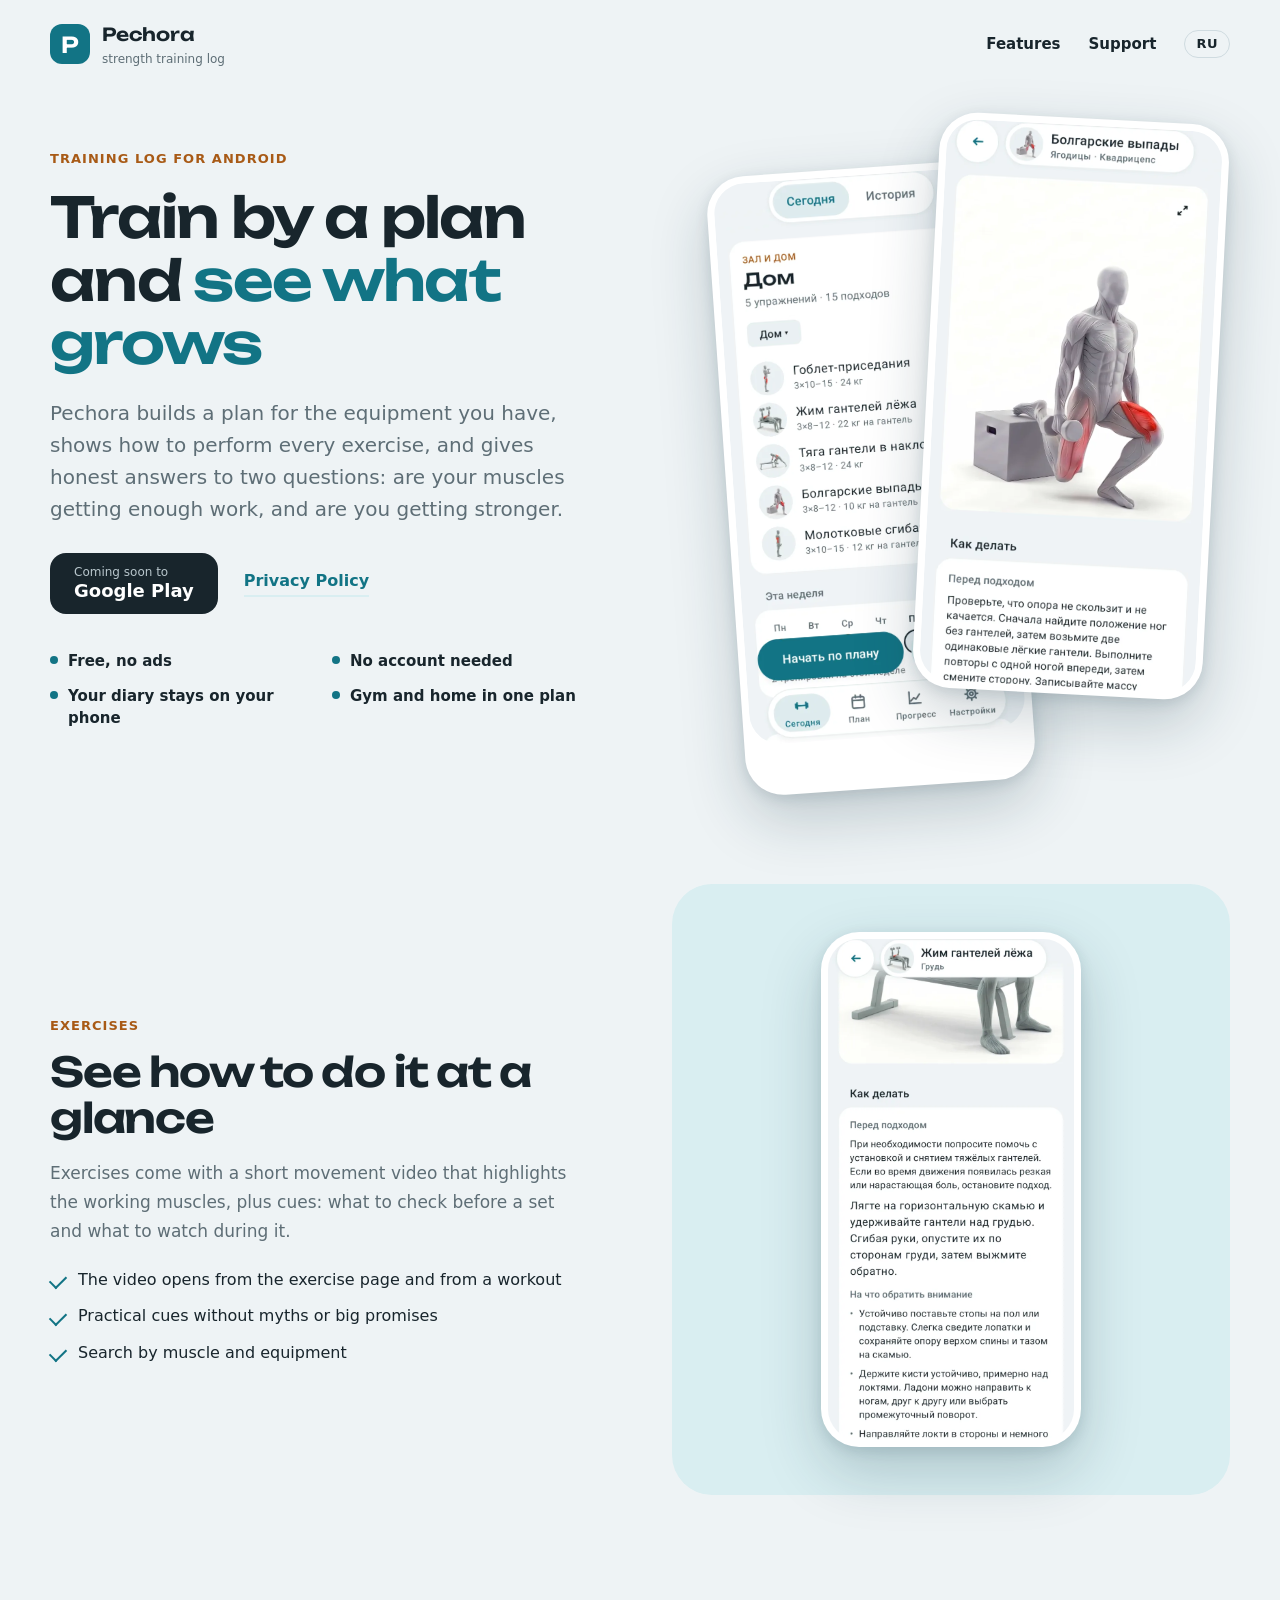
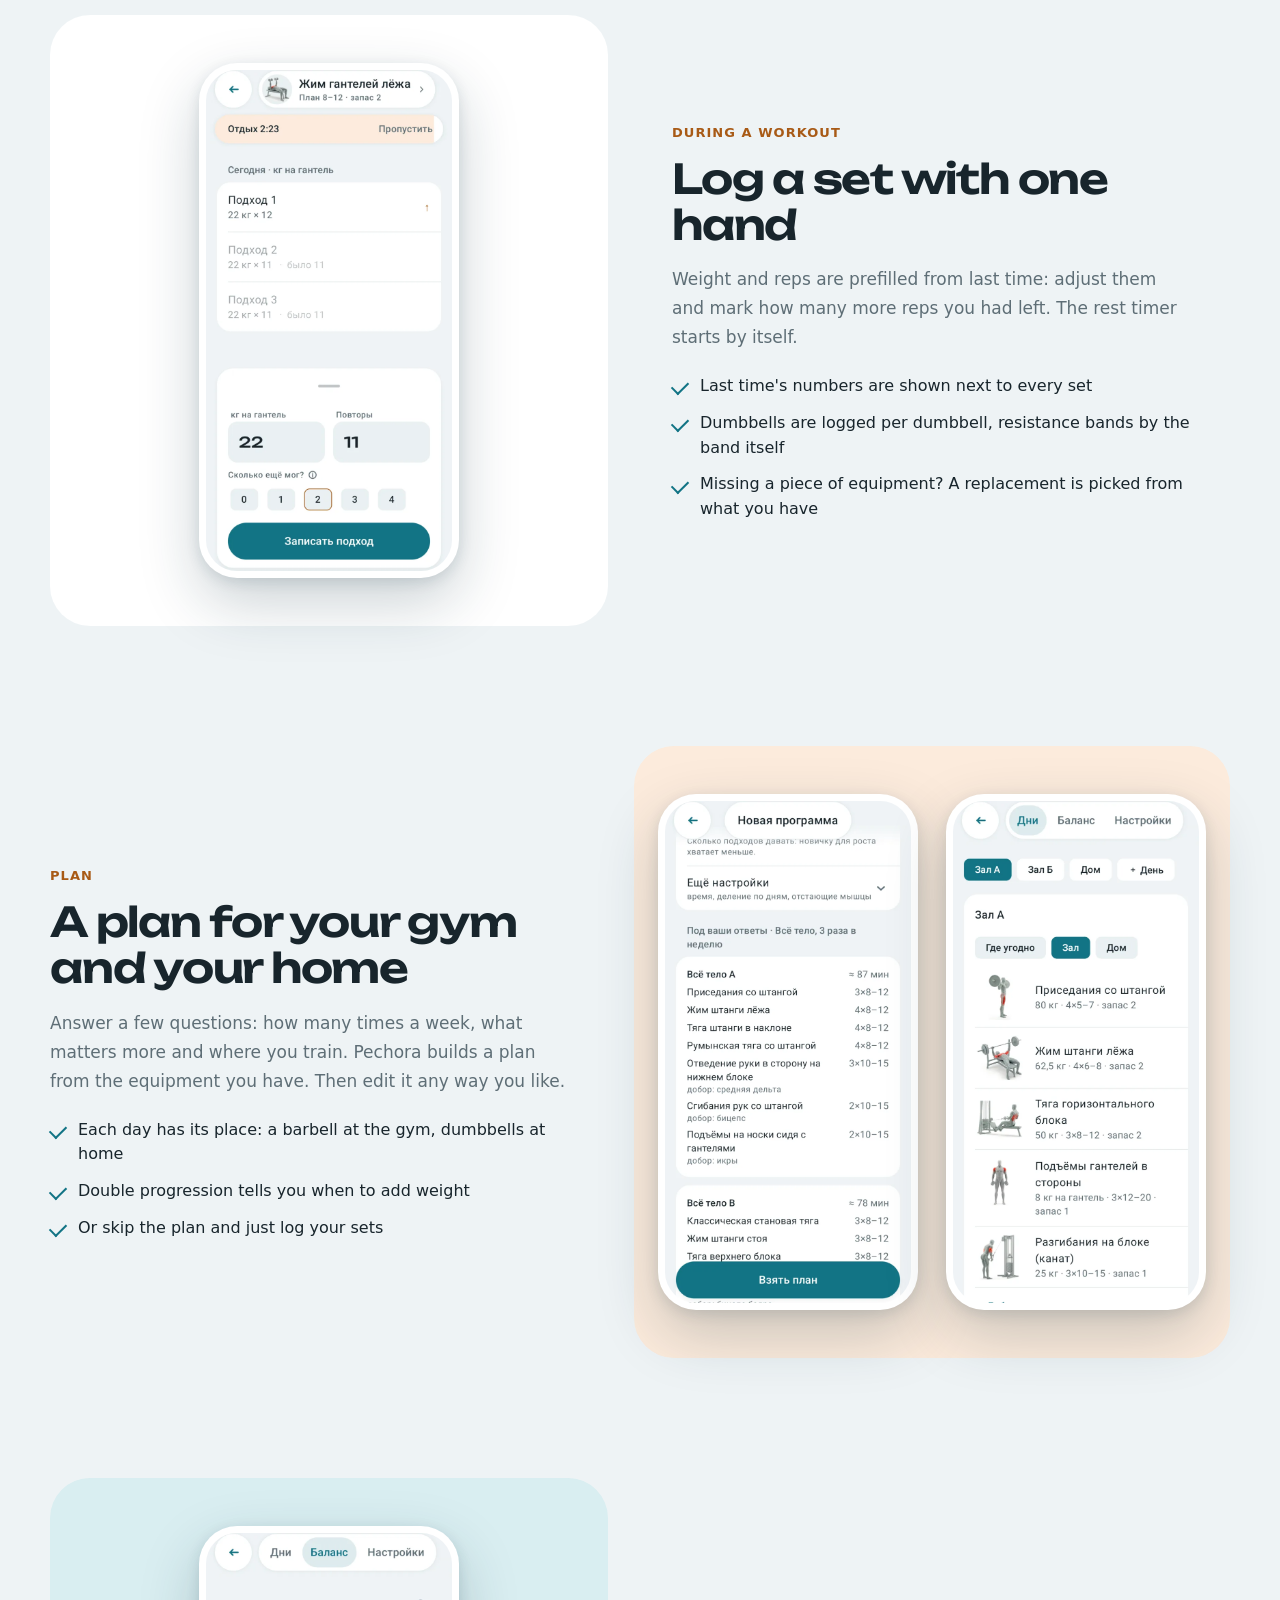
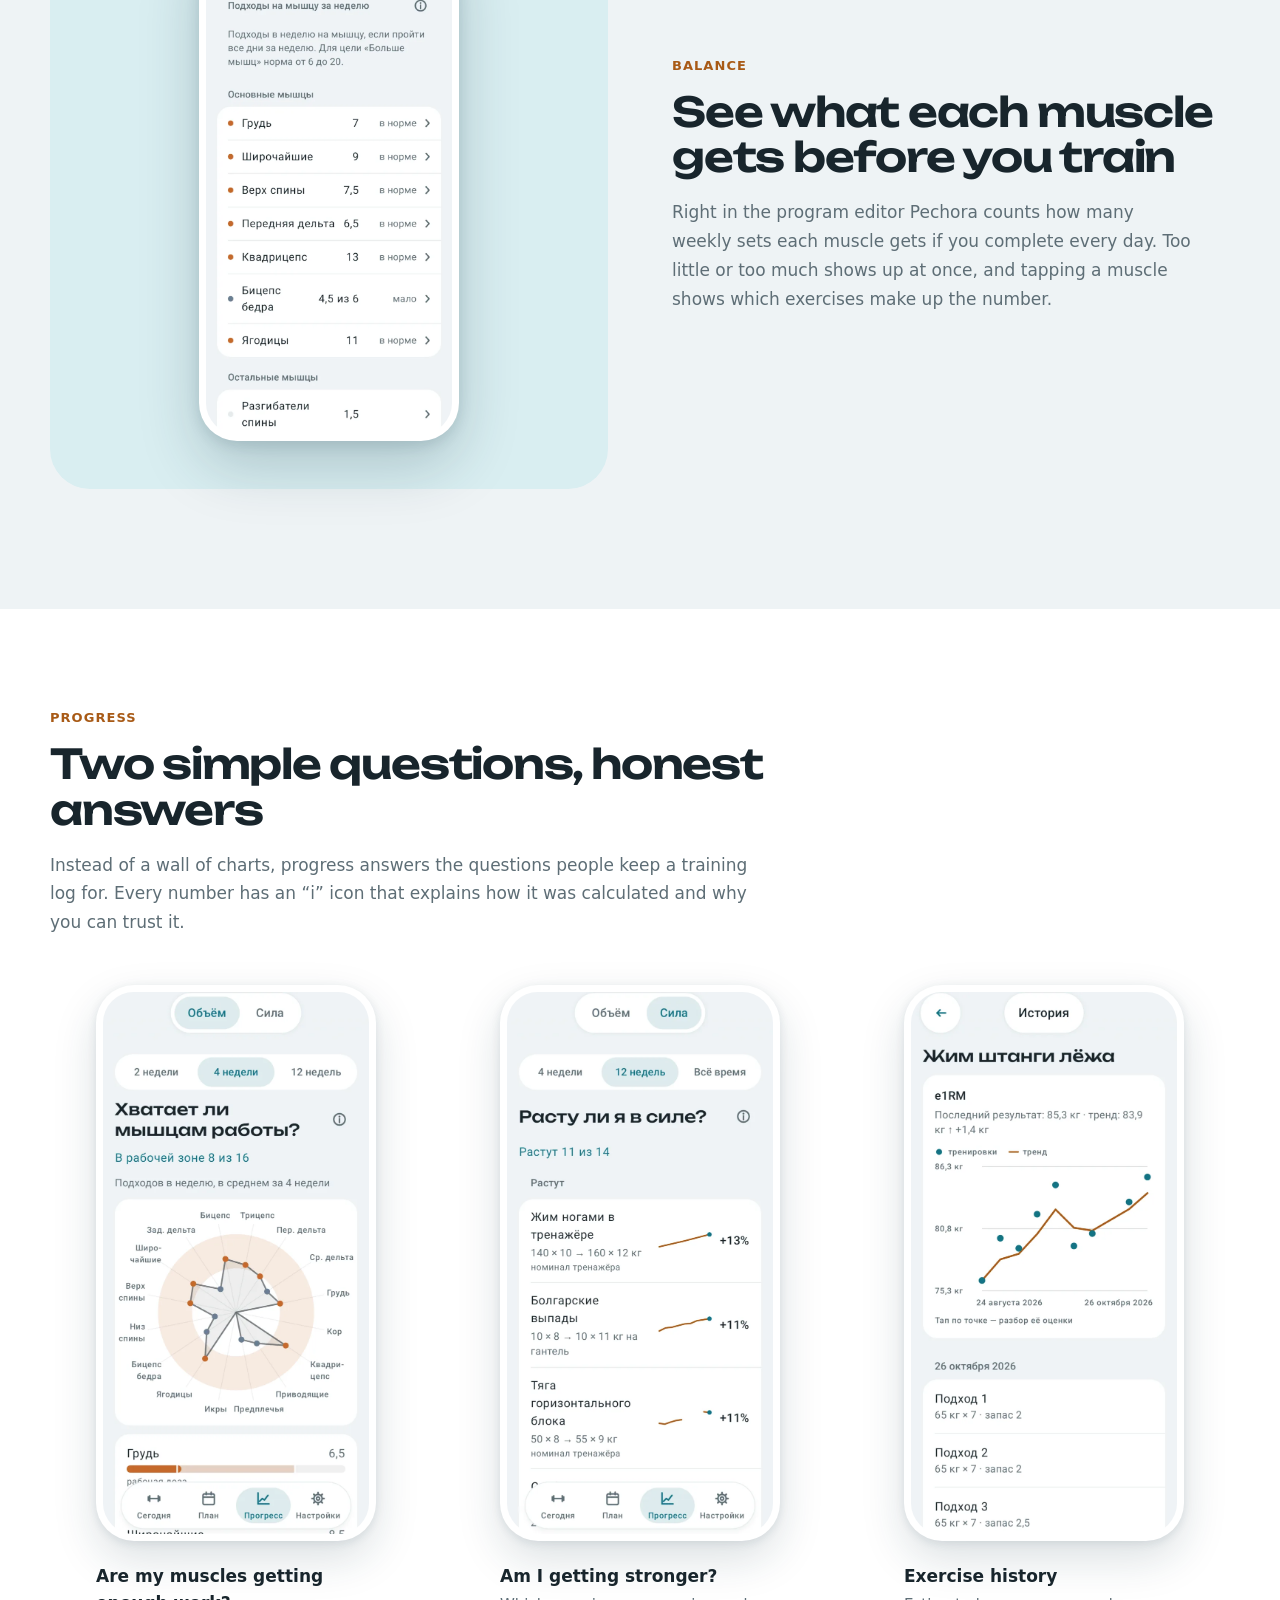
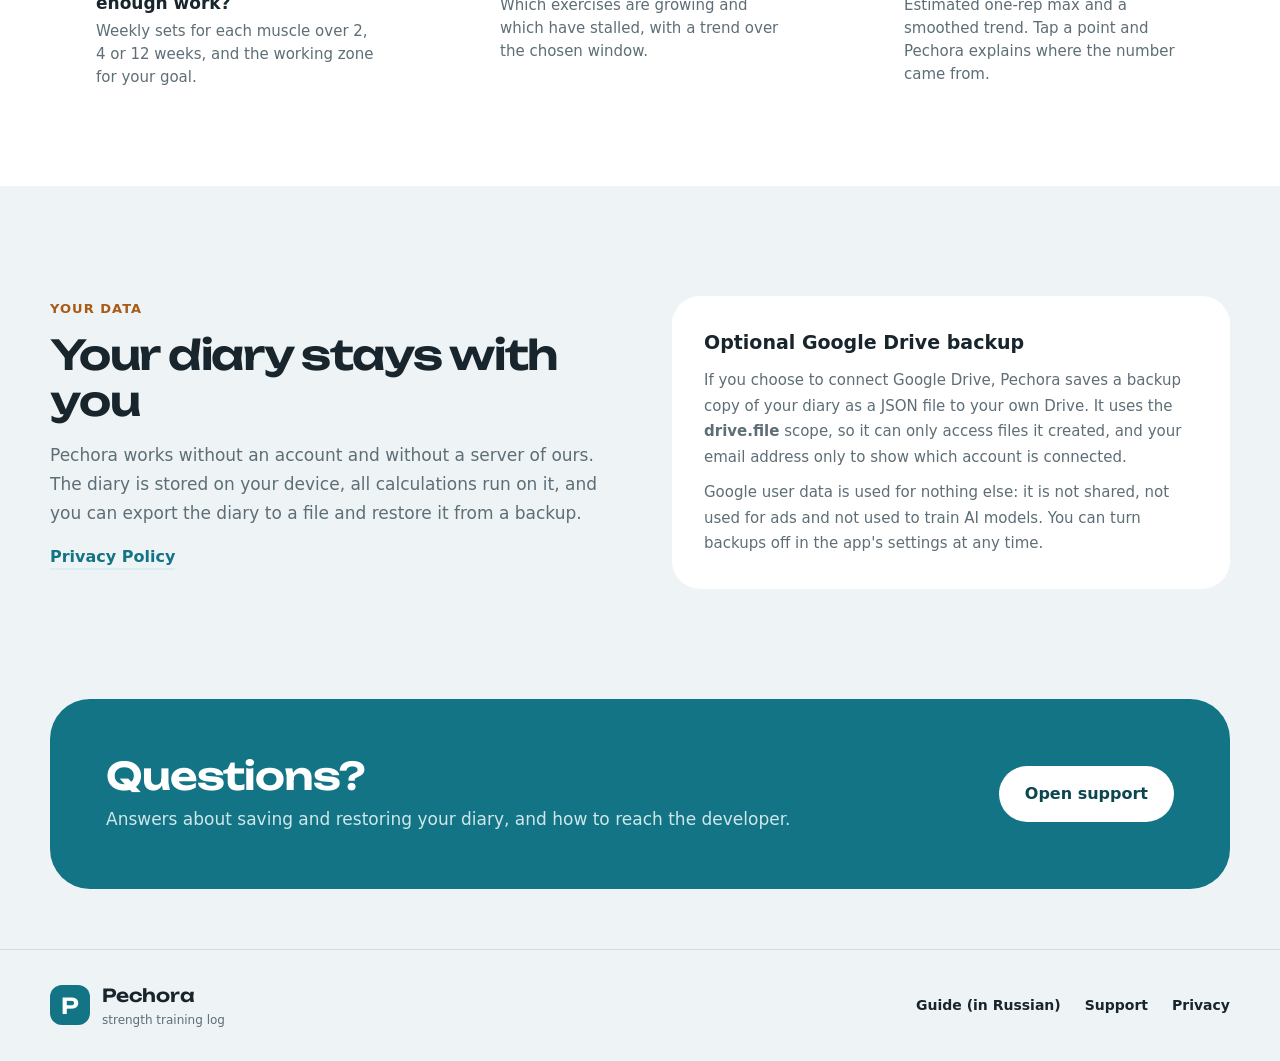
==== en/index.html @ 71aecc2e "site: e217526" ====
<!doctype html>
<html lang="en">
<head>
  <meta charset="utf-8">
  <meta name="viewport" content="width=device-width, initial-scale=1">
  <meta name="description" content="Pechora: a strength training log for Android. A plan for your gym and your home, exercise videos, one-handed set logging and honest progress. Free, no ads, no account.">
  <meta name="theme-color" content="#eef3f5">
  <link rel="icon" href="../favicon.svg" type="image/svg+xml">
  <link rel="preload" href="../fonts/unbounded.woff2" as="font" type="font/woff2" crossorigin>
  <title>Pechora: strength training log</title>
  <link rel="stylesheet" href="../styles.css">
  <link rel="alternate" hreflang="ru" href="https://pechora.iskateli.homes/"><link rel="alternate" hreflang="en" href="https://pechora.iskateli.homes/en/">
</head>
<body>
  <header class="header wrap">
    <a class="brand" href="./" aria-label="Pechora, home"><span class="brand-mark" aria-hidden="true">P</span><span>Pechora<small>strength training log</small></span></a>
    <nav aria-label="Main navigation"><a class="nav-wide" href="#features">Features</a><a href="support.html">Support</a><a class="lang" href="../" hreflang="ru" lang="ru" aria-label="Русская версия">RU</a></nav>
  </header>

  <main>
    <section class="hero wrap">
      <div>
        <span class="eyebrow">Training log for Android</span>
        <h1>Train by a plan and <span>see what grows</span></h1>
        <p class="lead">Pechora builds a plan for the equipment you have, shows how to perform every exercise, and gives honest answers to two questions: are your muscles getting enough work, and are you getting stronger.</p>
        <div class="cta">
          <span class="store"><small>Coming soon to</small><b>Google Play</b></span>
          <a class="text-link" href="privacy.html">Privacy Policy</a>
        </div>
        <ul class="facts">
          <li>Free, no ads</li>
          <li>No account needed</li>
          <li>Your diary stays on your phone</li>
          <li>Gym and home in one plan</li>
        </ul>
      </div>
      <div class="hero-phones">
        <div class="phone"><img src="../images/app/today.webp" width="720" height="1467" alt="Today screen: the home day of a gym-and-home program, five dumbbell exercises and the week's workouts"></div>
        <div class="phone"><img src="../images/app/exercise.webp" width="720" height="1467" alt="Exercise page for Bulgarian split squats: a video frame with the working muscles highlighted and a how-to section"></div>
      </div>
    </section>

    <div class="features wrap" id="features">
      <section class="feature">
        <div class="feature-copy">
          <span class="eyebrow">Exercises</span>
          <h2>See how to do it at a glance</h2>
          <p>Exercises come with a short movement video that highlights the working muscles, plus cues: what to check before a set and what to watch during it.</p>
          <ul>
            <li>The video opens from the exercise page and from a workout</li>
            <li>Practical cues without myths or big promises</li>
            <li>Search by muscle and equipment</li>
          </ul>
        </div>
        <div class="feature-art tint">
          <div class="phone"><img src="../images/app/how-to.webp" width="720" height="1467" loading="lazy" alt="How-to section for the dumbbell bench press: what to check before a set and what to watch"></div>
        </div>
      </section>

      <section class="feature">
        <div class="feature-copy">
          <span class="eyebrow">During a workout</span>
          <h2>Log a set with one hand</h2>
          <p>Weight and reps are prefilled from last time: adjust them and mark how many more reps you had left. The rest timer starts by itself.</p>
          <ul>
            <li>Last time's numbers are shown next to every set</li>
            <li>Dumbbells are logged per dumbbell, resistance bands by the band itself</li>
            <li>Missing a piece of equipment? A replacement is picked from what you have</li>
          </ul>
        </div>
        <div class="feature-art">
          <div class="phone"><img src="../images/app/set.webp" width="720" height="1467" loading="lazy" alt="Set entry screen: 22 kg per dumbbell, 11 reps, reps in reserve and the rest timer"></div>
        </div>
      </section>

      <section class="feature">
        <div class="feature-copy">
          <span class="eyebrow">Plan</span>
          <h2>A plan for your gym and your home</h2>
          <p>Answer a few questions: how many times a week, what matters more and where you train. Pechora builds a plan from the equipment you have. Then edit it any way you like.</p>
          <ul>
            <li>Each day has its place: a barbell at the gym, dumbbells at home</li>
            <li>Double progression tells you when to add weight</li>
            <li>Or skip the plan and just log your sets</li>
          </ul>
        </div>
        <div class="feature-art warm">
          <div class="phone"><img src="../images/app/generator.webp" width="720" height="1467" loading="lazy" alt="Plan builder: full body three times a week, exercises with sets and estimated time"></div>
          <div class="phone"><img src="../images/app/program.webp" width="720" height="1467" loading="lazy" alt="Program editor: a gym day with barbell and cable exercises"></div>
        </div>
      </section>

      <section class="feature">
        <div class="feature-copy">
          <span class="eyebrow">Balance</span>
          <h2>See what each muscle gets before you train</h2>
          <p>Right in the program editor Pechora counts how many weekly sets each muscle gets if you complete every day. Too little or too much shows up at once, and tapping a muscle shows which exercises make up the number.</p>
        </div>
        <div class="feature-art tint">
          <div class="phone"><img src="../images/app/balance.webp" width="720" height="1467" loading="lazy" alt="Plan balance: weekly sets per muscle, hamstrings 4.5 of 6, too little"></div>
        </div>
      </section>
    </div>

    <section class="progress">
      <div class="wrap">
        <div class="progress-head">
          <span class="eyebrow">Progress</span>
          <h2>Two simple questions, honest answers</h2>
          <p>Instead of a wall of charts, progress answers the questions people keep a training log for. Every number has an “i” icon that explains how it was calculated and why you can trust it.</p>
        </div>
        <div class="progress-grid">
          <figure>
            <div class="phone"><img src="../images/app/volume.webp" width="720" height="1467" loading="lazy" alt="Are muscles getting enough work: a radar of weekly sets across 16 muscles, 8 of 16 in the working zone"></div>
            <figcaption><b>Are my muscles getting enough work?</b>Weekly sets for each muscle over 2, 4 or 12 weeks, and the working zone for your goal.</figcaption>
          </figure>
          <figure>
            <div class="phone"><img src="../images/app/strength.webp" width="720" height="1467" loading="lazy" alt="Am I getting stronger: 11 of 14 exercises are growing, each with a trend and a percentage"></div>
            <figcaption><b>Am I getting stronger?</b>Which exercises are growing and which have stalled, with a trend over the chosen window.</figcaption>
          </figure>
          <figure>
            <div class="phone"><img src="../images/app/history.webp" width="720" height="1467" loading="lazy" alt="Barbell bench press history: estimated one-rep max with a trend line and the last workout's sets"></div>
            <figcaption><b>Exercise history</b>Estimated one-rep max and a smoothed trend. Tap a point and Pechora explains where the number came from.</figcaption>
          </figure>
        </div>
      </div>
    </section>

    <section class="data wrap" id="data">
      <div>
        <span class="eyebrow">Your data</span>
        <h2>Your diary stays with you</h2>
        <p>Pechora works without an account and without a server of ours. The diary is stored on your device, all calculations run on it, and you can export the diary to a file and restore it from a backup.</p>
        <a class="text-link" href="privacy.html">Privacy Policy</a>
      </div>
      <div class="data-card">
        <h3>Optional Google Drive backup</h3>
        <p>If you choose to connect Google Drive, Pechora saves a backup copy of your diary as a JSON file to your own Drive. It uses the <b>drive.file</b> scope, so it can only access files it created, and your email address only to show which account is connected.</p>
        <p>Google user data is used for nothing else: it is not shared, not used for ads and not used to train AI models. You can turn backups off in the app's settings at any time.</p>
      </div>
    </section>

    <section class="closing wrap">
      <div>
        <h2>Questions?</h2>
        <p>Answers about saving and restoring your diary, and how to reach the developer.</p>
      </div>
      <a class="button" href="support.html">Open support</a>
    </section>
  </main>

  <footer class="footer">
    <div class="wrap footer-inner">
      <a class="brand" href="./"><span class="brand-mark" aria-hidden="true">P</span><span>Pechora<small>strength training log</small></span></a>
      <div class="footer-links"><a href="../guide.html" hreflang="ru">Guide (in Russian)</a><a href="support.html">Support</a><a href="privacy.html">Privacy</a></div>
    </div>
  </footer>
</body>
</html>
---- styles.css ----
/* Палитра — тема «Река» приложения (sharedUI/.../theme/Color.kt). Кармин рекорда
   на сайте не используется: в приложении он означает только личный рекорд. */
@font-face{font-family:"Unbounded";src:url("fonts/unbounded.woff2") format("woff2");font-weight:200 900;font-display:swap}
:root{
  --ground:#eef3f5;--surface:#fff;--well:#eaf0f2;
  --ink:#18252c;--muted:#5e6e76;--outline:#cfdbe0;--divider:#e5ecef;
  --action:#127485;--action-dark:#0b4651;--action-pale:#d9eef1;
  --plan:#a85a16;--plan-pale:#fcebdc;
  --display:"Unbounded",system-ui,sans-serif;
  --text:system-ui,-apple-system,BlinkMacSystemFont,"Segoe UI",Roboto,sans-serif;
  --shadow:0 24px 60px #12344038,0 4px 14px #1234401f;
}
*{box-sizing:border-box}
html{scroll-behavior:smooth}
body{margin:0;background:var(--ground);color:var(--ink);font-family:var(--text);line-height:1.5}
img{max-width:100%;height:auto;display:block}
a{color:inherit}
a:focus-visible{outline:3px solid var(--plan);outline-offset:4px;border-radius:4px}
h1,h2,h3,p{margin-top:0}
h1,h2{font-family:var(--display);font-weight:600;letter-spacing:-.03em;line-height:1.12}
.wrap{width:min(1180px,calc(100% - 32px));margin:auto}

/* Шапка и подвал */
.header{height:88px;display:flex;align-items:center;justify-content:space-between;gap:16px}
.brand{display:inline-flex;gap:12px;align-items:center;text-decoration:none;font-family:var(--display);font-weight:600;font-size:18px;letter-spacing:-.01em}
.brand small{display:block;font-family:var(--text);font-weight:500;font-size:12px;letter-spacing:0;color:var(--muted);margin-top:2px}
.brand-mark{width:40px;height:40px;flex:none;background:var(--action);color:#fff;display:grid;place-items:center;border-radius:12px;font-family:var(--display);font-size:22px;font-weight:600}
.header nav{display:flex;align-items:center;gap:28px;font-size:15px;font-weight:600}
.header nav a,.footer a{text-decoration:none}
.header nav a:hover,.footer a:hover{color:var(--action)}
.footer{border-top:1px solid var(--outline);padding:32px 0;margin-top:40px}
.footer-inner{display:flex;align-items:center;justify-content:space-between;gap:24px}
.footer-links{display:flex;flex-wrap:wrap;gap:24px;font-size:14px;font-weight:600}
.footer p{font-size:13px;color:var(--muted);margin:0}

/* Общие элементы */
.eyebrow{display:inline-block;font-size:13px;font-weight:700;letter-spacing:.08em;text-transform:uppercase;color:var(--plan)}
.button{display:inline-flex;gap:12px;align-items:center;background:var(--action);color:#fff;text-decoration:none;padding:16px 26px;border-radius:999px;font-weight:700;font-size:16px;margin-top:18px}
.button:hover{background:var(--action-dark)}
.text-link{color:var(--action);font-weight:700;text-decoration:none;border-bottom:2px solid var(--action-pale);padding-bottom:2px}
.text-link:hover{border-color:var(--action)}

/* Телефон со скриншотом */
.phone{width:290px;flex:none;background:var(--surface);padding:7px;border-radius:38px;box-shadow:var(--shadow)}
.phone img{border-radius:31px;aspect-ratio:720/1467;width:100%;background:var(--ground)}

/* Первый экран */
.hero{display:grid;grid-template-columns:1.05fr .95fr;gap:48px;align-items:center;padding:40px 0 96px}
.hero h1{font-size:clamp(34px,4.4vw,56px);margin:16px 0 22px}
.hero h1 span{color:var(--action)}
.lead{font-size:clamp(17px,1.6vw,20px);line-height:1.6;color:var(--muted);max-width:540px;margin-bottom:28px}
.cta{display:flex;flex-wrap:wrap;align-items:center;gap:14px 26px}
.store{display:inline-flex;flex-direction:column;background:var(--ink);color:#fff;padding:12px 24px;border-radius:16px;line-height:1.25}
.store small{font-size:12px;color:#b8c6cc}
.store b{font-size:18px}
.facts{list-style:none;padding:0;margin:36px 0 0;display:grid;grid-template-columns:repeat(2,minmax(0,1fr));gap:12px 24px;max-width:540px}
.facts li{display:flex;gap:10px;align-items:baseline;font-size:15px;font-weight:600}
.facts li:before{content:"";flex:none;width:8px;height:8px;border-radius:50%;background:var(--action);transform:translateY(-2px)}
.hero-phones{position:relative;display:flex;justify-content:center;min-height:620px}
.hero-phones .phone:first-child{transform:translate(-90px,40px) rotate(-4deg)}
.hero-phones .phone:last-child{position:absolute;transform:translate(110px,-10px) rotate(3deg)}

/* Возможности: строки «текст + телефон» */
.features{display:grid;gap:120px;padding:40px 0 120px}
.feature{display:grid;grid-template-columns:1fr 1fr;gap:64px;align-items:center}
.feature:nth-child(even) .feature-copy{order:2}
.feature-copy h2{font-size:clamp(28px,3.2vw,42px);margin:12px 0 18px}
.feature-copy p{font-size:17px;line-height:1.7;color:var(--muted);margin-bottom:0;max-width:520px}
.feature-copy ul{margin:22px 0 0;padding:0;list-style:none;display:grid;gap:12px;max-width:520px}
.feature-copy li{position:relative;padding-left:28px;font-size:16px;line-height:1.55}
.feature-copy li:before{content:"";position:absolute;left:0;top:.45em;width:14px;height:8px;border-left:2.5px solid var(--action);border-bottom:2.5px solid var(--action);transform:rotate(-45deg)}
.feature-art{display:flex;justify-content:center;gap:28px;padding:48px 24px;background:var(--surface);border-radius:40px}
.feature-art.tint{background:var(--action-pale)}
.feature-art.warm{background:var(--plan-pale)}
.feature-art .phone{width:260px}

/* Прогресс: три экрана в ряд */
.progress{padding:96px 0;background:var(--surface)}
.progress-head{max-width:720px;margin-bottom:48px}
.progress-head h2{font-size:clamp(28px,3.2vw,42px);margin:12px 0 18px}
.progress-head p{font-size:17px;line-height:1.7;color:var(--muted);margin:0}
.progress-grid{display:grid;grid-template-columns:repeat(3,1fr);gap:32px}
.progress-grid figure{margin:0;display:flex;flex-direction:column;align-items:center;gap:22px}
.progress-grid .phone{width:100%;max-width:280px;box-shadow:0 18px 44px #12344026,0 2px 10px #1234401a}
.progress-grid figcaption{font-size:15px;line-height:1.55;color:var(--muted);max-width:280px}
.progress-grid figcaption b{display:block;color:var(--ink);font-size:17px;margin-bottom:4px}

/* Данные */
.data{padding:110px 0 70px;display:grid;grid-template-columns:1fr 1fr;gap:64px;align-items:start}
.data h2{font-size:clamp(28px,3.2vw,42px);margin:12px 0 18px}
.data p{font-size:17px;line-height:1.7;color:var(--muted)}
.data-card{background:var(--surface);padding:32px;border-radius:28px}
.data-card h3{font-size:19px;margin-bottom:12px}
.data-card p{font-size:15px;margin-bottom:10px}
.data-card p:last-child{margin-bottom:0}

/* Приглашение в руководство */
.closing{margin:40px auto 60px;background:var(--action);color:#fff;border-radius:40px;padding:56px;display:flex;align-items:center;justify-content:space-between;gap:32px}
.closing h2{font-size:clamp(26px,3vw,38px);margin:0 0 10px}
.closing p{margin:0;color:#cfe7eb;font-size:17px}
.closing .button{background:#fff;color:var(--action-dark);margin:0;flex:none}
.closing .button:hover{background:var(--action-pale)}

/* Текстовые страницы: руководство, конфиденциальность, поддержка, 404 */
.document{max-width:760px;margin:56px auto 100px}
.document .back{font-size:15px;color:var(--action);text-decoration:none;font-weight:700}
.document h1{font-size:clamp(22px,6.2vw,52px);margin:32px 0 22px;overflow-wrap:break-word}
.document .lede{font-size:19px;line-height:1.65;color:var(--muted)}
.document h2{font-size:24px;margin:44px 0 14px}
.document p,.document li{font-size:17px;line-height:1.75;color:#3c4d55}
.document a:not(.back):not(.button){color:var(--action)}
.notice{background:var(--surface);border-left:4px solid var(--action);border-radius:0 16px 16px 0;padding:20px 24px;margin:28px 0}
.notice p{margin:0}
.notice p+p{margin-top:8px}
.document section[lang]{border-top:1px solid var(--outline);margin-top:64px;padding-top:8px}
.guide-nav{display:grid;gap:10px;background:var(--surface);border-radius:20px;padding:24px 28px;margin:35px 0}
.guide-nav strong{font-size:15px;margin-bottom:4px}
.guide-nav a{font-size:16px;text-decoration:none;color:var(--action)}
.guide-nav a:hover{text-decoration:underline}
.document section{scroll-margin-top:25px}
.document section h2{padding-top:18px;border-top:1px solid var(--outline)}
.document h3{font-family:var(--text);font-size:20px;margin:32px 0 10px}
.document li{padding-left:5px;margin-bottom:8px}
.guide section{margin-top:70px}
.guide section>h2{margin-top:14px}
.guide-figure{margin:32px 0;background:var(--surface);border-radius:24px;padding:24px;display:flex;gap:28px;align-items:center}
.guide-figure img{width:min(240px,48%);border-radius:18px;box-shadow:0 10px 30px #12344026}
.guide-figure figcaption{font-size:15px;line-height:1.6;color:var(--muted);max-width:300px}

@media(max-width:900px){
  .header{height:72px}
  .header nav{gap:18px;font-size:14px}
  .header nav .nav-wide{display:none}
  .hero{grid-template-columns:1fr;gap:24px;padding:24px 0 72px}
  .hero-phones{min-height:0;gap:16px;align-items:flex-start}
  .hero-phones .phone,.hero-phones .phone:first-child,.hero-phones .phone:last-child{position:static;transform:none;width:min(240px,calc(50% - 8px));padding:5px;border-radius:28px}
  .hero-phones .phone img{border-radius:23px}
  .hero-phones .phone:last-child{margin-top:32px}
  .features{gap:80px;padding:24px 0 80px}
  .feature{grid-template-columns:1fr;gap:28px}
  .feature:nth-child(even) .feature-copy{order:0}
  .feature-art{padding:32px 16px;border-radius:28px;gap:16px}
  .feature-art .phone{width:min(240px,46%)}
  .feature-art .phone:only-child{width:min(260px,80%)}
  .progress{padding:72px 0}
  .progress-grid{grid-template-columns:1fr;gap:48px}
  .data{grid-template-columns:1fr;gap:28px;padding:80px 0 40px}
  .closing{flex-direction:column;align-items:flex-start;padding:36px 28px;border-radius:28px}
  .footer-inner{flex-direction:column;align-items:flex-start}
  .guide-figure{flex-direction:column;align-items:center;padding:20px}
  .guide-figure img{width:min(300px,85%)}
  .guide-figure figcaption{max-width:none;text-align:center}
}
@media(max-width:420px){
  .brand small{display:none}
  .facts{grid-template-columns:1fr}
}

/* Переключатель языка: короткая метка другого языка в конце навигации */
.header nav .lang{border:1px solid var(--outline);border-radius:999px;padding:3px 11px;font-size:13px;letter-spacing:.04em;line-height:1.5}
.header nav .lang:hover{border-color:var(--action)}
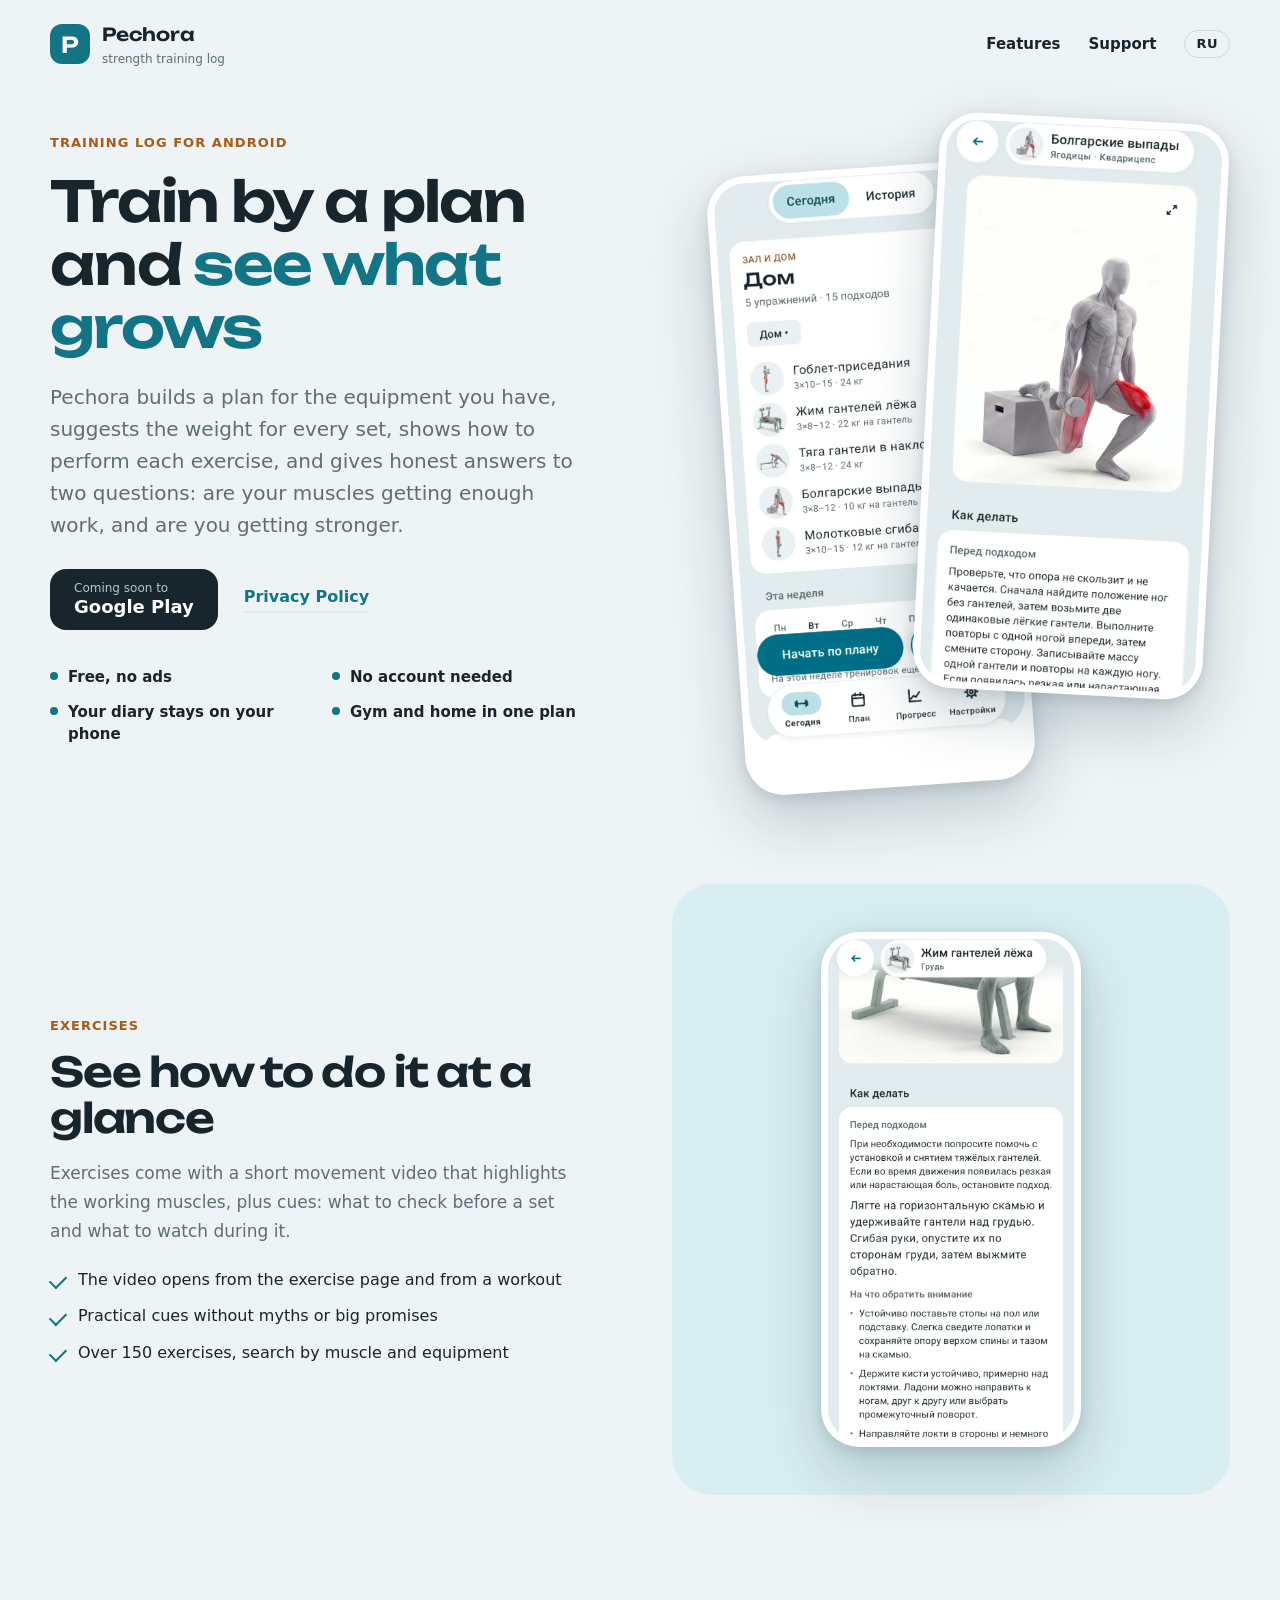
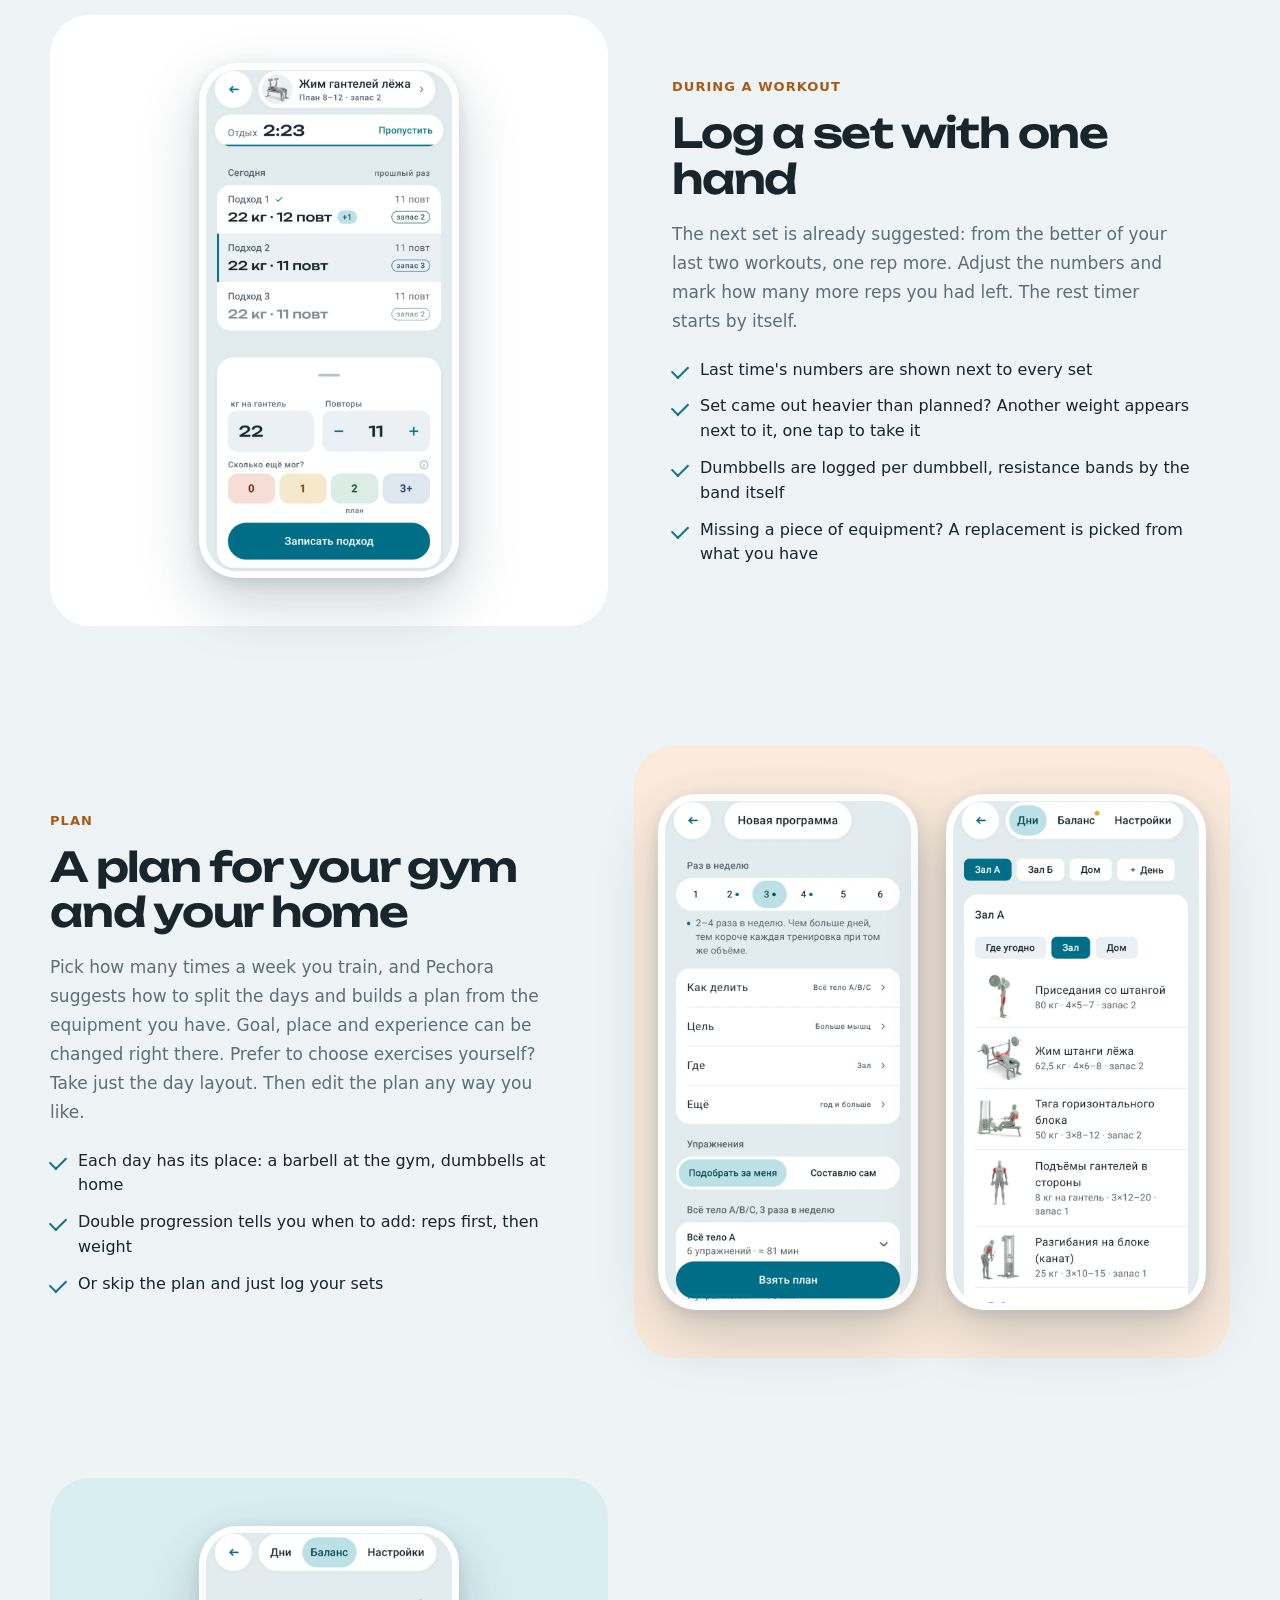
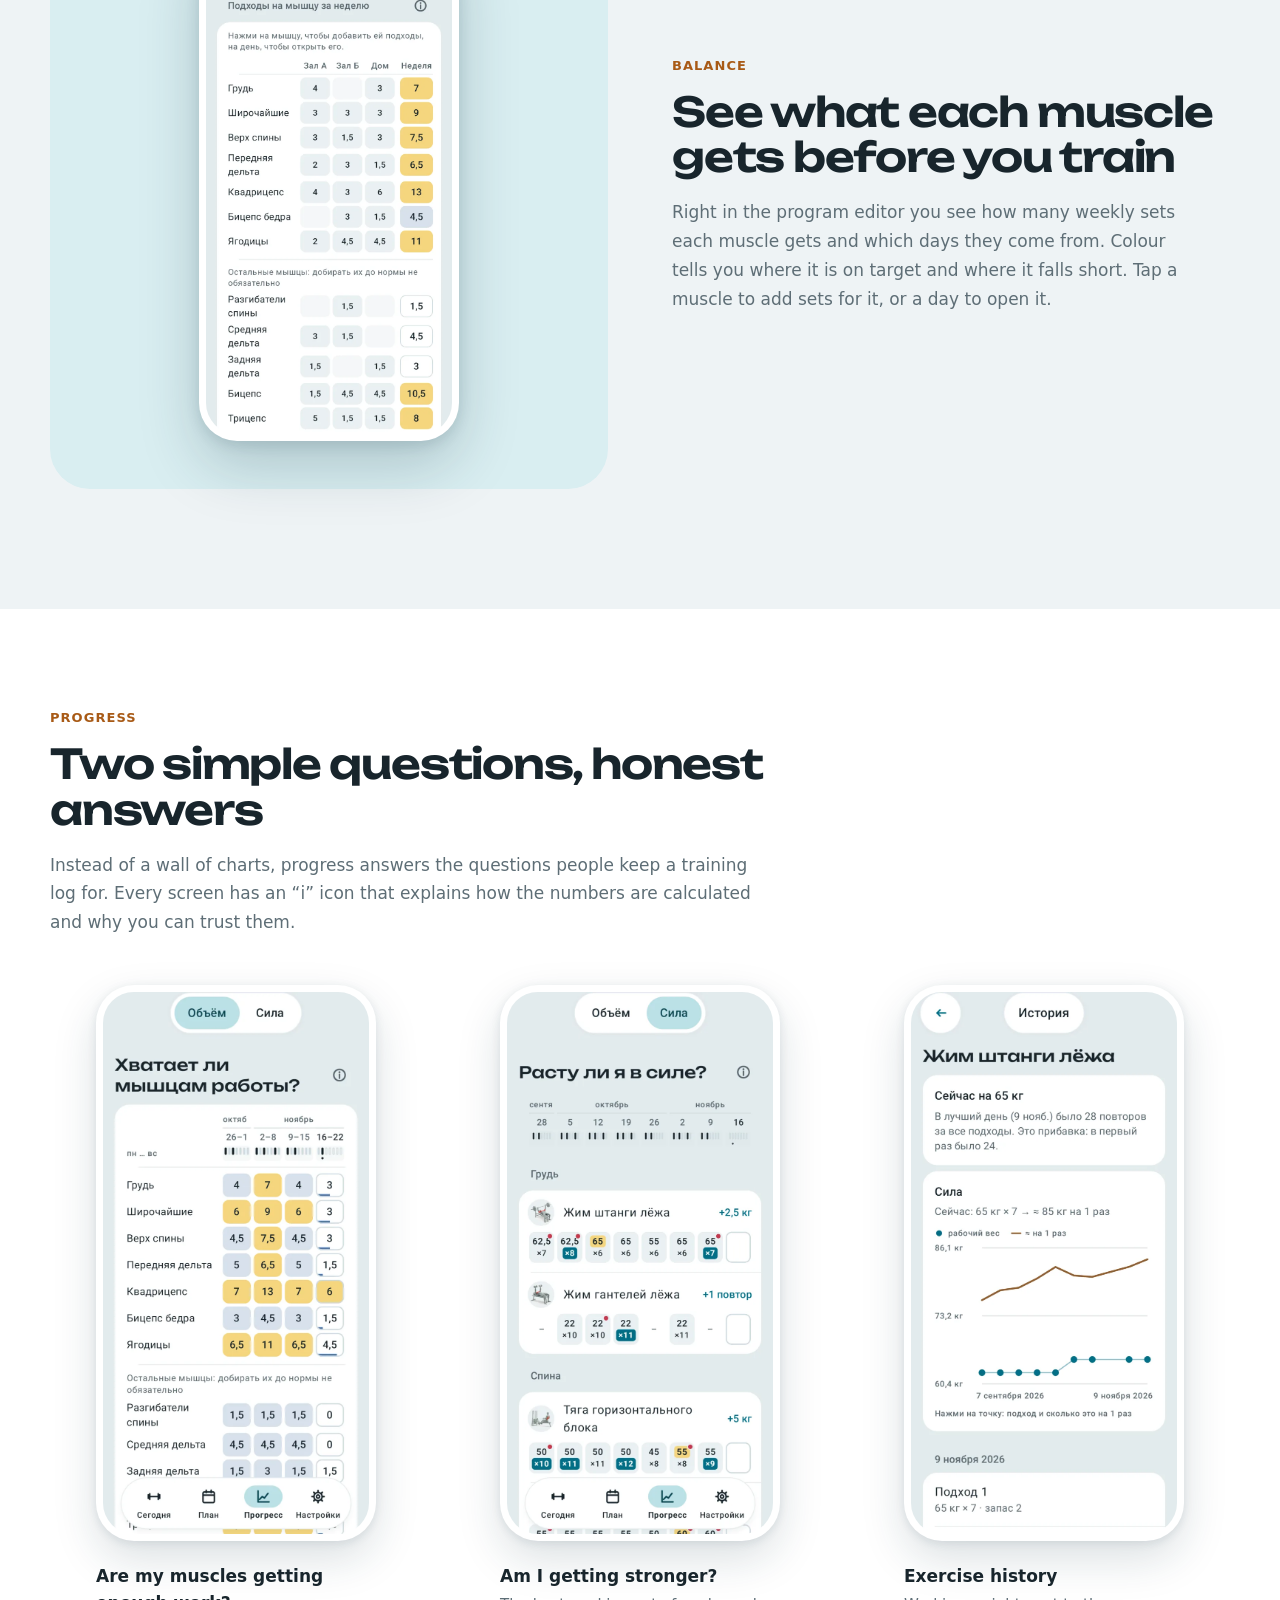
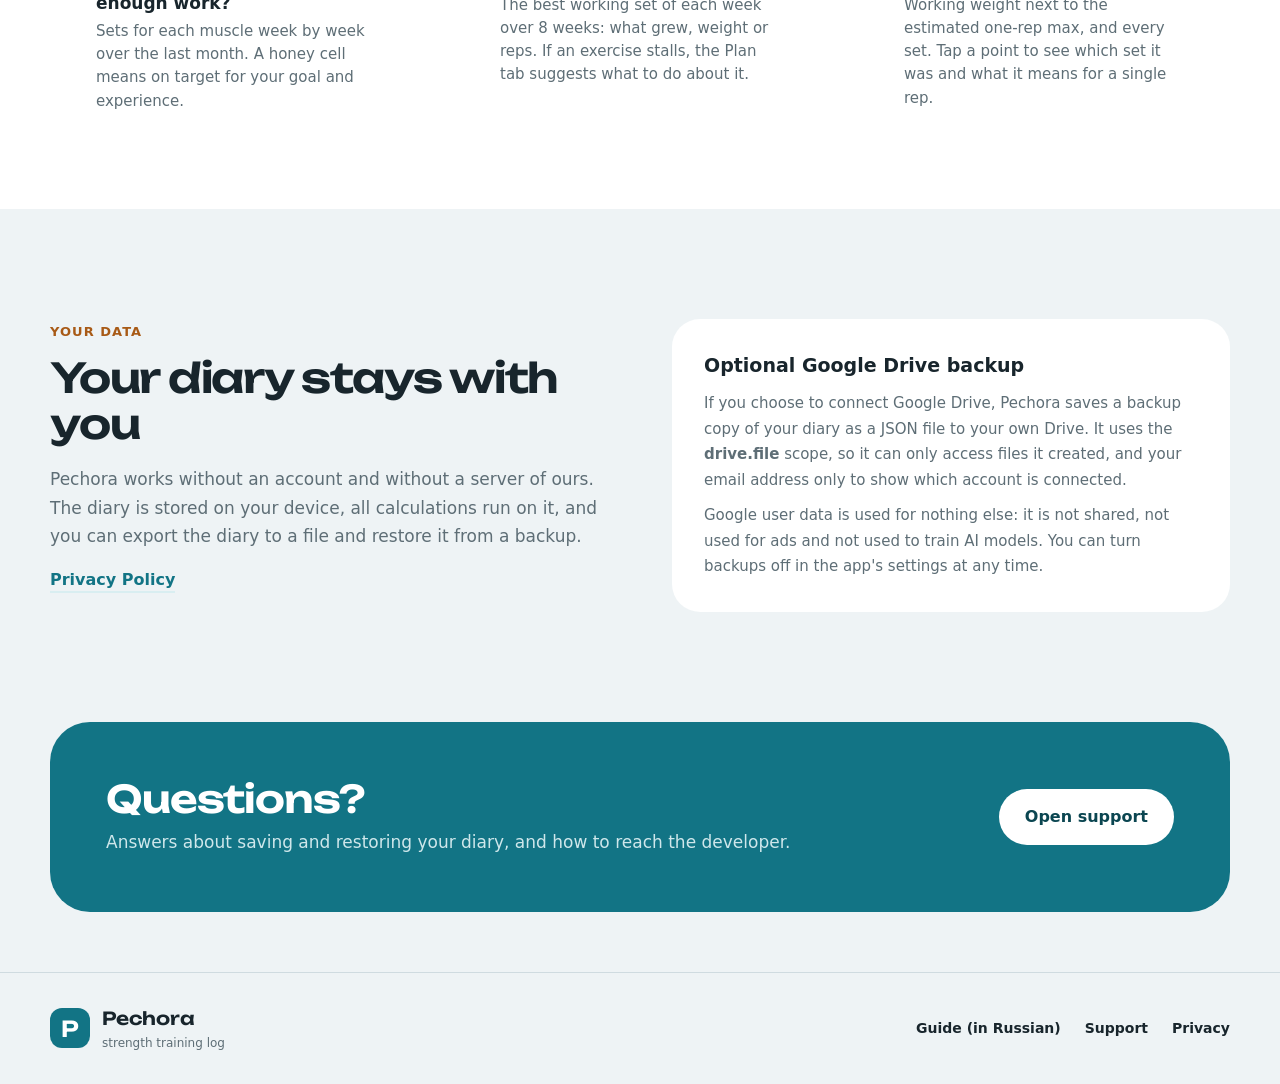
==== commit 379d1bcd: "site: 4366b45" ====
--- a/en/index.html
+++ b/en/index.html
@@ -22,7 +22,7 @@
       <div>
         <span class="eyebrow">Training log for Android</span>
         <h1>Train by a plan and <span>see what grows</span></h1>
-        <p class="lead">Pechora builds a plan for the equipment you have, shows how to perform every exercise, and gives honest answers to two questions: are your muscles getting enough work, and are you getting stronger.</p>
+        <p class="lead">Pechora builds a plan for the equipment you have, suggests the weight for every set, shows how to perform each exercise, and gives honest answers to two questions: are your muscles getting enough work, and are you getting stronger.</p>
         <div class="cta">
           <span class="store"><small>Coming soon to</small><b>Google Play</b></span>
           <a class="text-link" href="privacy.html">Privacy Policy</a>
@@ -49,7 +49,7 @@
           <ul>
             <li>The video opens from the exercise page and from a workout</li>
             <li>Practical cues without myths or big promises</li>
-            <li>Search by muscle and equipment</li>
+            <li>Over 150 exercises, search by muscle and equipment</li>
           </ul>
         </div>
         <div class="feature-art tint">
@@ -61,15 +61,16 @@
         <div class="feature-copy">
           <span class="eyebrow">During a workout</span>
           <h2>Log a set with one hand</h2>
-          <p>Weight and reps are prefilled from last time: adjust them and mark how many more reps you had left. The rest timer starts by itself.</p>
+          <p>The next set is already suggested: from the better of your last two workouts, one rep more. Adjust the numbers and mark how many more reps you had left. The rest timer starts by itself.</p>
           <ul>
             <li>Last time's numbers are shown next to every set</li>
+            <li>Set came out heavier than planned? Another weight appears next to it, one tap to take it</li>
             <li>Dumbbells are logged per dumbbell, resistance bands by the band itself</li>
             <li>Missing a piece of equipment? A replacement is picked from what you have</li>
           </ul>
         </div>
         <div class="feature-art">
-          <div class="phone"><img src="../images/app/set.webp" width="720" height="1467" loading="lazy" alt="Set entry screen: 22 kg per dumbbell, 11 reps, reps in reserve and the rest timer"></div>
+          <div class="phone"><img src="../images/app/set.webp" width="720" height="1467" loading="lazy" alt="Dumbbell bench press during a workout: the first set logged, the next one suggested, weight and reps entry, a 0 to 3+ reps-in-reserve scale and the rest timer"></div>
         </div>
       </section>
 
@@ -77,15 +78,15 @@
         <div class="feature-copy">
           <span class="eyebrow">Plan</span>
           <h2>A plan for your gym and your home</h2>
-          <p>Answer a few questions: how many times a week, what matters more and where you train. Pechora builds a plan from the equipment you have. Then edit it any way you like.</p>
+          <p>Pick how many times a week you train, and Pechora suggests how to split the days and builds a plan from the equipment you have. Goal, place and experience can be changed right there. Prefer to choose exercises yourself? Take just the day layout. Then edit the plan any way you like.</p>
           <ul>
             <li>Each day has its place: a barbell at the gym, dumbbells at home</li>
-            <li>Double progression tells you when to add weight</li>
+            <li>Double progression tells you when to add: reps first, then weight</li>
             <li>Or skip the plan and just log your sets</li>
           </ul>
         </div>
         <div class="feature-art warm">
-          <div class="phone"><img src="../images/app/generator.webp" width="720" height="1467" loading="lazy" alt="Plan builder: full body three times a week, exercises with sets and estimated time"></div>
+          <div class="phone"><img src="../images/app/generator.webp" width="720" height="1467" loading="lazy" alt="New program: three times a week, a full body A/B/C split, goal, place and a choice between a ready plan and building it yourself"></div>
           <div class="phone"><img src="../images/app/program.webp" width="720" height="1467" loading="lazy" alt="Program editor: a gym day with barbell and cable exercises"></div>
         </div>
       </section>
@@ -94,10 +95,10 @@
         <div class="feature-copy">
           <span class="eyebrow">Balance</span>
           <h2>See what each muscle gets before you train</h2>
-          <p>Right in the program editor Pechora counts how many weekly sets each muscle gets if you complete every day. Too little or too much shows up at once, and tapping a muscle shows which exercises make up the number.</p>
+          <p>Right in the program editor you see how many weekly sets each muscle gets and which days they come from. Colour tells you where it is on target and where it falls short. Tap a muscle to add sets for it, or a day to open it.</p>
         </div>
         <div class="feature-art tint">
-          <div class="phone"><img src="../images/app/balance.webp" width="720" height="1467" loading="lazy" alt="Plan balance: weekly sets per muscle, hamstrings 4.5 of 6, too little"></div>
+          <div class="phone"><img src="../images/app/balance.webp" width="720" height="1467" loading="lazy" alt="Plan balance: a table of sets per muscle by day and for the week, hamstrings at 4.5, below target"></div>
         </div>
       </section>
     </div>
@@ -107,20 +108,20 @@
         <div class="progress-head">
           <span class="eyebrow">Progress</span>
           <h2>Two simple questions, honest answers</h2>
-          <p>Instead of a wall of charts, progress answers the questions people keep a training log for. Every number has an “i” icon that explains how it was calculated and why you can trust it.</p>
+          <p>Instead of a wall of charts, progress answers the questions people keep a training log for. Every screen has an “i” icon that explains how the numbers are calculated and why you can trust them.</p>
         </div>
         <div class="progress-grid">
           <figure>
-            <div class="phone"><img src="../images/app/volume.webp" width="720" height="1467" loading="lazy" alt="Are muscles getting enough work: a radar of weekly sets across 16 muscles, 8 of 16 in the working zone"></div>
-            <figcaption><b>Are my muscles getting enough work?</b>Weekly sets for each muscle over 2, 4 or 12 weeks, and the working zone for your goal.</figcaption>
+            <div class="phone"><img src="../images/app/volume.webp" width="720" height="1467" loading="lazy" alt="Are muscles getting enough work: a table of sets per muscle over four calendar weeks, the current week filling up"></div>
+            <figcaption><b>Are my muscles getting enough work?</b>Sets for each muscle week by week over the last month. A honey cell means on target for your goal and experience.</figcaption>
           </figure>
           <figure>
-            <div class="phone"><img src="../images/app/strength.webp" width="720" height="1467" loading="lazy" alt="Am I getting stronger: 11 of 14 exercises are growing, each with a trend and a percentage"></div>
-            <figcaption><b>Am I getting stronger?</b>Which exercises are growing and which have stalled, with a trend over the chosen window.</figcaption>
+            <div class="phone"><img src="../images/app/strength.webp" width="720" height="1467" loading="lazy" alt="Am I getting stronger: the best set of each week for the barbell bench press and other exercises, with the gain on the right"></div>
+            <figcaption><b>Am I getting stronger?</b>The best working set of each week over 8 weeks: what grew, weight or reps. If an exercise stalls, the Plan tab suggests what to do about it.</figcaption>
           </figure>
           <figure>
-            <div class="phone"><img src="../images/app/history.webp" width="720" height="1467" loading="lazy" alt="Barbell bench press history: estimated one-rep max with a trend line and the last workout's sets"></div>
-            <figcaption><b>Exercise history</b>Estimated one-rep max and a smoothed trend. Tap a point and Pechora explains where the number came from.</figcaption>
+            <div class="phone"><img src="../images/app/history.webp" width="720" height="1467" loading="lazy" alt="Barbell bench press history: 65 kg now, a chart of working weight and estimated one-rep max, the last workout's sets"></div>
+            <figcaption><b>Exercise history</b>Working weight next to the estimated one-rep max, and every set. Tap a point to see which set it was and what it means for a single rep.</figcaption>
           </figure>
         </div>
       </div>
